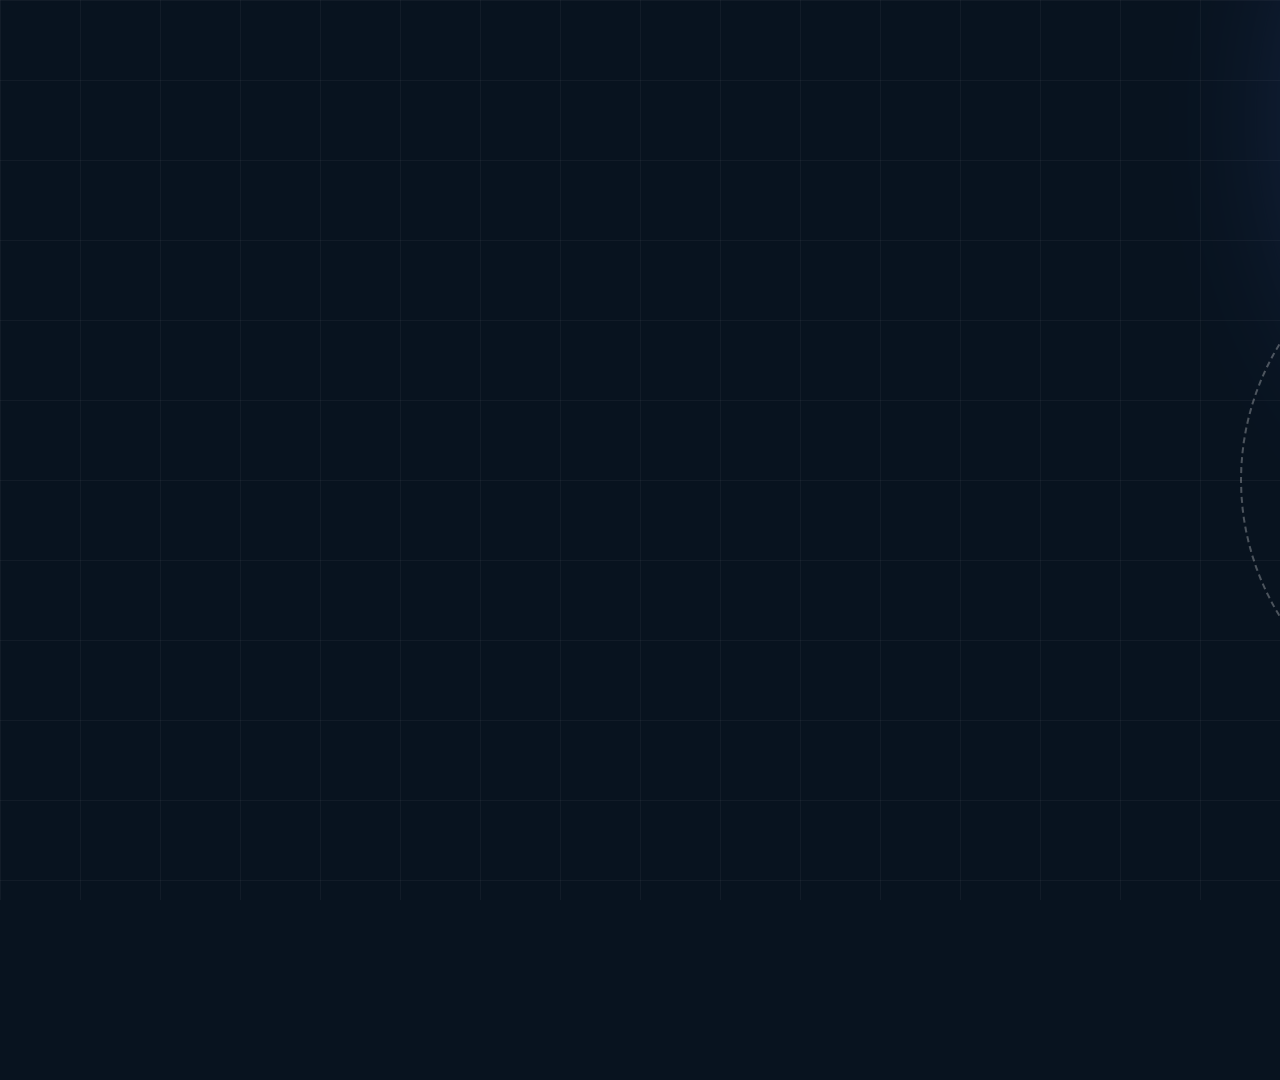
==== hyperframes/index.html @ aa85205f "Build DSA interview portfolio with HyperFrames intro" ====
<!doctype html>
<html lang="en">
<head>
  <meta charset="utf-8">
  <meta name="viewport" content="width=device-width, initial-scale=1">
  <title>Enzo DSA Introduction | HyperFrames</title>
  <style>
    @font-face{font-family:"DM Sans";src:url("assets/fonts/dm-sans.woff2") format("woff2");font-style:normal;font-weight:500 700;font-display:swap}
    @font-face{font-family:"Space Grotesk";src:url("assets/fonts/space-grotesk.woff2") format("woff2");font-style:normal;font-weight:600 700;font-display:swap}
    *{box-sizing:border-box}html,body{margin:0;width:100%;height:100%;overflow:hidden;background:#08131f}.stage{position:relative;width:1920px;height:1080px;overflow:hidden;background:#08131f;color:#fff;font-family:"DM Sans",sans-serif}.grid{position:absolute;inset:0;background-image:linear-gradient(rgba(255,255,255,.04) 1px,transparent 1px),linear-gradient(90deg,rgba(255,255,255,.04) 1px,transparent 1px);background-size:80px 80px}.glow{position:absolute;width:760px;height:760px;right:-180px;top:-260px;border-radius:50%;background:#5d7df5;filter:blur(90px);opacity:.32}.yellow{position:absolute;width:520px;height:520px;right:120px;bottom:-220px;border-radius:48% 52% 60% 40%;background:#ffc857;transform:rotate(-20deg)}.orb{position:absolute;width:520px;height:520px;right:160px;top:220px;border:2px dashed rgba(255,255,255,.28);border-radius:50%}.content{position:absolute;left:130px;top:130px;width:1030px}.kicker{display:flex;align-items:center;gap:18px;color:#57d7cf;font-size:24px;font-weight:700;letter-spacing:.18em;text-transform:uppercase}.kicker:before{content:"";width:58px;height:4px;background:#57d7cf}.title{margin:42px 0 28px;font:700 120px/1 "Space Grotesk",sans-serif;letter-spacing:-.06em}.title span{color:#ffc857}.lead{width:900px;margin:0;color:#c4d1dc;font-size:42px;line-height:1.35}.tags{display:flex;gap:16px;margin-top:60px}.tag{padding:14px 25px;border:1px solid rgba(255,255,255,.25);border-radius:999px;font-size:24px;font-weight:700;background:rgba(255,255,255,.06)}.number{position:absolute;right:250px;top:340px;z-index:2;font:700 170px "Space Grotesk";color:#08131f}.caption{position:absolute;left:130px;bottom:76px;color:#90a4b4;font-size:22px;letter-spacing:.08em}.scene{position:absolute;inset:0}.scene-two,.scene-three,.scene-four{opacity:0}.achievement{display:grid;grid-template-columns:1fr 1fr;gap:34px;margin-top:50px;width:1200px}.card{padding:34px;border:1px solid rgba(255,255,255,.14);border-radius:26px;background:rgba(255,255,255,.065)}.card strong{display:block;color:#ffc857;font:700 48px "Space Grotesk"}.card span{display:block;margin-top:12px;color:#c4d1dc;font-size:25px}.quote{width:1380px;margin:90px 0 0;font:700 86px/1.15 "Space Grotesk";letter-spacing:-.045em}.quote em{color:#57d7cf;font-style:normal}.scene-four{text-align:center}.scene-four .content{left:210px;top:230px;width:1500px}.scene-four .title{font-size:128px}.scene-four .lead{width:auto}.underline{width:0;height:12px;margin:35px auto;background:#ffc857;border-radius:10px}
  </style>
</head>
<body>
  <div class="stage" data-composition-id="enzo-dsa-intro" data-start="0" data-duration="15" data-width="1920" data-height="1080">
    <div class="grid"></div><div class="glow"></div><div class="yellow"></div><div class="orb"></div><div class="number">01</div>
    <section class="scene scene-one">
      <div class="content"><div class="kicker">DSA-Sec 2027 portfolio</div><h1 class="title">Hello, I am <span>Enzo.</span></h1><p class="lead">A curious coder, robotics enthusiast, and problem-solver.</p><div class="tags"><span class="tag">Python</span><span class="tag">Robotics</span><span class="tag">Computational Thinking</span></div></div>
    </section>
    <section class="scene scene-two">
      <div class="content"><div class="kicker">Selected milestones</div><h2 class="title">Learning through <span>challenge.</span></h2><div class="achievement"><div class="card"><strong>Gold</strong><span>Bebras Computational Thinking Challenge 2026</span></div><div class="card"><strong>Silver</strong><span>Hwa Chong Info-communications Challenge 2026</span></div><div class="card"><strong>#105</strong><span>ICode Global Hackathon 2024, worldwide</span></div><div class="card"><strong>Top 8</strong><span>National Thinkers' Challenge 2025</span></div></div></div>
    </section>
    <section class="scene scene-three">
      <div class="content"><div class="kicker">My approach</div><p class="quote">Break the problem down.<br><em>Test an idea.</em><br>Learn, improve, repeat.</p></div>
    </section>
    <section class="scene scene-four">
      <div class="content"><div class="kicker" style="justify-content:center">Ready for the next challenge</div><h2 class="title">Keep learning.<br><span>Keep building.</span></h2><div class="underline"></div><p class="lead">Enzo Chong Jun Kai &bull; DSA-Sec 2027</p></div>
    </section>
    <div class="caption">ENZO CHONG JUN KAI &nbsp;&bull;&nbsp; COMPUTING &nbsp;&bull;&nbsp; ROBOTICS</div>
    <script src="vendor/gsap.min.js"></script>
    <script>
      const tl=gsap.timeline({paused:true});
      tl.from('.scene-one .kicker',{opacity:0,x:-50,duration:.6},0)
        .from('.scene-one .title',{opacity:0,y:60,duration:.8},.25)
        .from('.scene-one .lead',{opacity:0,y:30,duration:.7},.65)
        .from('.scene-one .tag',{opacity:0,y:24,stagger:.12,duration:.5},1)
        .to('.scene-one',{opacity:0,duration:.6},3.2)
        .to('.number',{textContent:'02',snap:{textContent:1},duration:.2},3.4)
        .to('.scene-two',{opacity:1,duration:.5},3.5)
        .from('.scene-two .title',{opacity:0,y:45,duration:.7},3.55)
        .from('.card',{opacity:0,y:35,stagger:.15,duration:.6},4)
        .to('.scene-two',{opacity:0,duration:.6},7.3)
        .to('.number',{textContent:'03',snap:{textContent:1},duration:.2},7.5)
        .to('.scene-three',{opacity:1,duration:.5},7.6)
        .from('.quote',{opacity:0,x:-60,duration:.8},7.8)
        .to('.orb',{rotation:90,duration:3,ease:'none'},7.6)
        .to('.scene-three',{opacity:0,duration:.6},10.5)
        .to('.number',{opacity:0,duration:.3},10.6)
        .to('.scene-four',{opacity:1,duration:.6},10.9)
        .from('.scene-four .title',{opacity:0,scale:.92,duration:.8},11)
        .to('.underline',{width:650,duration:.7},11.7)
        .from('.scene-four .lead',{opacity:0,y:25,duration:.6},12.1);
      window.__timelines=window.__timelines||{};
      window.__timelines['enzo-dsa-intro']=tl;
      if(new URLSearchParams(location.search).has('autoplay')) tl.play();
    </script>
  </div>
</body>
</html>
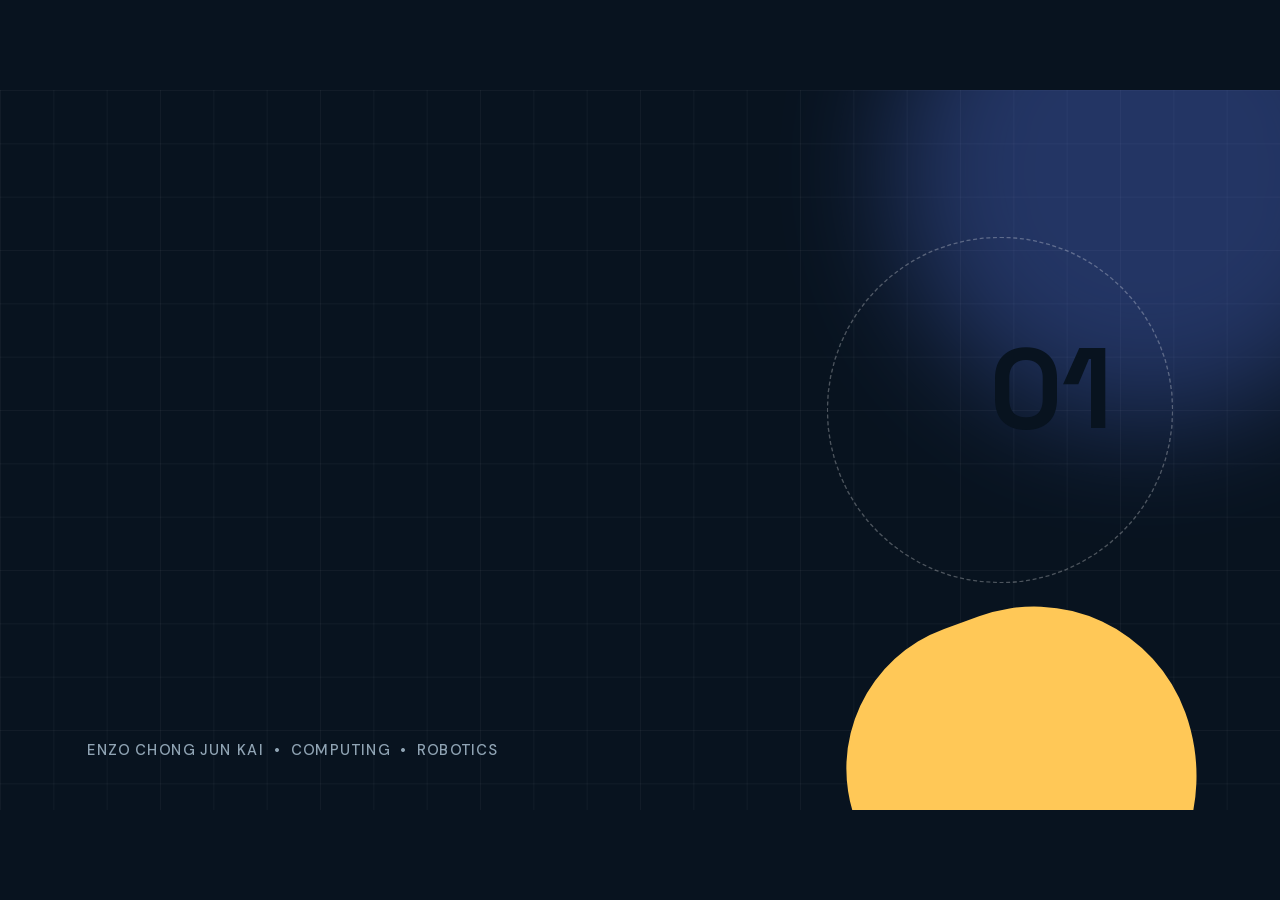
==== commit 5d17a31e: "Fix HyperFrames intro on mobile" ====
--- a/hyperframes/index.html
+++ b/hyperframes/index.html
@@ -7,27 +7,33 @@
   <style>
     @font-face{font-family:"DM Sans";src:url("assets/fonts/dm-sans.woff2") format("woff2");font-style:normal;font-weight:500 700;font-display:swap}
     @font-face{font-family:"Space Grotesk";src:url("assets/fonts/space-grotesk.woff2") format("woff2");font-style:normal;font-weight:600 700;font-display:swap}
-    *{box-sizing:border-box}html,body{margin:0;width:100%;height:100%;overflow:hidden;background:#08131f}.stage{position:relative;width:1920px;height:1080px;overflow:hidden;background:#08131f;color:#fff;font-family:"DM Sans",sans-serif}.grid{position:absolute;inset:0;background-image:linear-gradient(rgba(255,255,255,.04) 1px,transparent 1px),linear-gradient(90deg,rgba(255,255,255,.04) 1px,transparent 1px);background-size:80px 80px}.glow{position:absolute;width:760px;height:760px;right:-180px;top:-260px;border-radius:50%;background:#5d7df5;filter:blur(90px);opacity:.32}.yellow{position:absolute;width:520px;height:520px;right:120px;bottom:-220px;border-radius:48% 52% 60% 40%;background:#ffc857;transform:rotate(-20deg)}.orb{position:absolute;width:520px;height:520px;right:160px;top:220px;border:2px dashed rgba(255,255,255,.28);border-radius:50%}.content{position:absolute;left:130px;top:130px;width:1030px}.kicker{display:flex;align-items:center;gap:18px;color:#57d7cf;font-size:24px;font-weight:700;letter-spacing:.18em;text-transform:uppercase}.kicker:before{content:"";width:58px;height:4px;background:#57d7cf}.title{margin:42px 0 28px;font:700 120px/1 "Space Grotesk",sans-serif;letter-spacing:-.06em}.title span{color:#ffc857}.lead{width:900px;margin:0;color:#c4d1dc;font-size:42px;line-height:1.35}.tags{display:flex;gap:16px;margin-top:60px}.tag{padding:14px 25px;border:1px solid rgba(255,255,255,.25);border-radius:999px;font-size:24px;font-weight:700;background:rgba(255,255,255,.06)}.number{position:absolute;right:250px;top:340px;z-index:2;font:700 170px "Space Grotesk";color:#08131f}.caption{position:absolute;left:130px;bottom:76px;color:#90a4b4;font-size:22px;letter-spacing:.08em}.scene{position:absolute;inset:0}.scene-two,.scene-three,.scene-four{opacity:0}.achievement{display:grid;grid-template-columns:1fr 1fr;gap:34px;margin-top:50px;width:1200px}.card{padding:34px;border:1px solid rgba(255,255,255,.14);border-radius:26px;background:rgba(255,255,255,.065)}.card strong{display:block;color:#ffc857;font:700 48px "Space Grotesk"}.card span{display:block;margin-top:12px;color:#c4d1dc;font-size:25px}.quote{width:1380px;margin:90px 0 0;font:700 86px/1.15 "Space Grotesk";letter-spacing:-.045em}.quote em{color:#57d7cf;font-style:normal}.scene-four{text-align:center}.scene-four .content{left:210px;top:230px;width:1500px}.scene-four .title{font-size:128px}.scene-four .lead{width:auto}.underline{width:0;height:12px;margin:35px auto;background:#ffc857;border-radius:10px}
+    *{box-sizing:border-box}html,body{margin:0;width:100%;height:100%;overflow:hidden;background:#08131f}.stage{position:absolute;left:50%;top:50%;width:1920px;height:1080px;overflow:hidden;background:#08131f;color:#fff;font-family:"DM Sans",sans-serif;transform:translate(-50%,-50%) scale(var(--stage-scale,1));transform-origin:center center}.grid{position:absolute;inset:0;background-image:linear-gradient(rgba(255,255,255,.04) 1px,transparent 1px),linear-gradient(90deg,rgba(255,255,255,.04) 1px,transparent 1px);background-size:80px 80px}.glow{position:absolute;width:760px;height:760px;right:-180px;top:-260px;border-radius:50%;background:#5d7df5;filter:blur(90px);opacity:.32}.yellow{position:absolute;width:520px;height:520px;right:120px;bottom:-220px;border-radius:48% 52% 60% 40%;background:#ffc857;transform:rotate(-20deg)}.orb{position:absolute;width:520px;height:520px;right:160px;top:220px;border:2px dashed rgba(255,255,255,.28);border-radius:50%}.content{position:absolute;left:130px;top:130px;width:1030px}.kicker{display:flex;align-items:center;gap:18px;color:#57d7cf;font-size:24px;font-weight:700;letter-spacing:.18em;text-transform:uppercase}.kicker:before{content:"";width:58px;height:4px;background:#57d7cf}.title{margin:42px 0 28px;font:700 120px/1 "Space Grotesk",sans-serif;letter-spacing:-.06em}.title span{color:#ffc857}.lead{width:900px;margin:0;color:#c4d1dc;font-size:42px;line-height:1.35}.tags{display:flex;gap:16px;margin-top:60px}.tag{padding:14px 25px;border:1px solid rgba(255,255,255,.25);border-radius:999px;font-size:24px;font-weight:700;background:rgba(255,255,255,.06)}.number{position:absolute;right:250px;top:340px;z-index:2;font:700 170px "Space Grotesk";color:#08131f}.caption{position:absolute;left:130px;bottom:76px;color:#90a4b4;font-size:22px;letter-spacing:.08em}.scene{position:absolute;inset:0}.scene-two,.scene-three,.scene-four{opacity:0}.achievement{display:grid;grid-template-columns:1fr 1fr;gap:34px;margin-top:50px;width:1200px}.card{padding:34px;border:1px solid rgba(255,255,255,.14);border-radius:26px;background:rgba(255,255,255,.065)}.card strong{display:block;color:#ffc857;font:700 48px "Space Grotesk"}.card span{display:block;margin-top:12px;color:#c4d1dc;font-size:25px}.quote{width:1380px;margin:90px 0 0;font:700 86px/1.15 "Space Grotesk";letter-spacing:-.045em}.quote em{color:#57d7cf;font-style:normal}.scene-four{text-align:center}.scene-four .content{left:210px;top:230px;width:1500px}.scene-four .title{font-size:128px}.scene-four .lead{width:auto}.underline{width:0;height:12px;margin:35px auto;background:#ffc857;border-radius:10px}
   </style>
 </head>
 <body>
   <div class="stage" data-composition-id="enzo-dsa-intro" data-start="0" data-duration="15" data-width="1920" data-height="1080">
     <div class="grid"></div><div class="glow"></div><div class="yellow"></div><div class="orb"></div><div class="number">01</div>
     <section class="scene scene-one">
-      <div class="content"><div class="kicker">DSA-Sec 2027 portfolio</div><h1 class="title">Hello, I am <span>Enzo.</span></h1><p class="lead">A curious coder, robotics enthusiast, and problem-solver.</p><div class="tags"><span class="tag">Python</span><span class="tag">Robotics</span><span class="tag">Computational Thinking</span></div></div>
+      <div class="content"><div class="kicker">DSA-Sec 2027 portfolio</div><h1 class="title">Hello, I am <span>Enzo.</span></h1><p class="lead">A curious learner exploring Python, UGOT robotics, and STEM.</p><div class="tags"><span class="tag">Python</span><span class="tag">MediaPipe</span><span class="tag">UGOT Robotics</span></div></div>
     </section>
     <section class="scene scene-two">
-      <div class="content"><div class="kicker">Selected milestones</div><h2 class="title">Learning through <span>challenge.</span></h2><div class="achievement"><div class="card"><strong>Gold</strong><span>Bebras Computational Thinking Challenge 2026</span></div><div class="card"><strong>Silver</strong><span>Hwa Chong Info-communications Challenge 2026</span></div><div class="card"><strong>#105</strong><span>ICode Global Hackathon 2024, worldwide</span></div><div class="card"><strong>Top 8</strong><span>National Thinkers' Challenge 2025</span></div></div></div>
+      <div class="content"><div class="kicker">Recommended strengths</div><h2 class="title">Curious, creative, <span>ready to grow.</span></h2><div class="achievement"><div class="card"><strong>Gold</strong><span>Bebras Computational Thinking Challenge 2026</span></div><div class="card"><strong>Silver</strong><span>Hwa Chong Info-communications Challenge 2026</span></div><div class="card"><strong>UGOT</strong><span>Robotics, line following, sensors, image recognition</span></div><div class="card"><strong>MediaPipe</strong><span>Hand gestures controlling robot movement</span></div></div></div>
     </section>
     <section class="scene scene-three">
-      <div class="content"><div class="kicker">My approach</div><p class="quote">Break the problem down.<br><em>Test an idea.</em><br>Learn, improve, repeat.</p></div>
+      <div class="content"><div class="kicker">My approach</div><p class="quote">Explore widely.<br><em>Refocus clearly.</em><br>Build, test, improve.</p></div>
     </section>
     <section class="scene scene-four">
-      <div class="content"><div class="kicker" style="justify-content:center">Ready for the next challenge</div><h2 class="title">Keep learning.<br><span>Keep building.</span></h2><div class="underline"></div><p class="lead">Enzo Chong Jun Kai &bull; DSA-Sec 2027</p></div>
+      <div class="content"><div class="kicker" style="justify-content:center">Ready for the next challenge</div><h2 class="title">Curiosity.<br><span>Creativity.</span><br>Problem-solving.</h2><div class="underline"></div><p class="lead">Enzo Chong Jun Kai &bull; DSA-Sec 2027</p></div>
     </section>
     <div class="caption">ENZO CHONG JUN KAI &nbsp;&bull;&nbsp; COMPUTING &nbsp;&bull;&nbsp; ROBOTICS</div>
     <script src="vendor/gsap.min.js"></script>
     <script>
+      const fitStage=()=>{
+        const scale=Math.min(window.innerWidth/1920,window.innerHeight/1080);
+        document.documentElement.style.setProperty("--stage-scale",scale);
+      };
+      fitStage();
+      window.addEventListener("resize",fitStage);
       const tl=gsap.timeline({paused:true});
       tl.from('.scene-one .kicker',{opacity:0,x:-50,duration:.6},0)
         .from('.scene-one .title',{opacity:0,y:60,duration:.8},.25)
